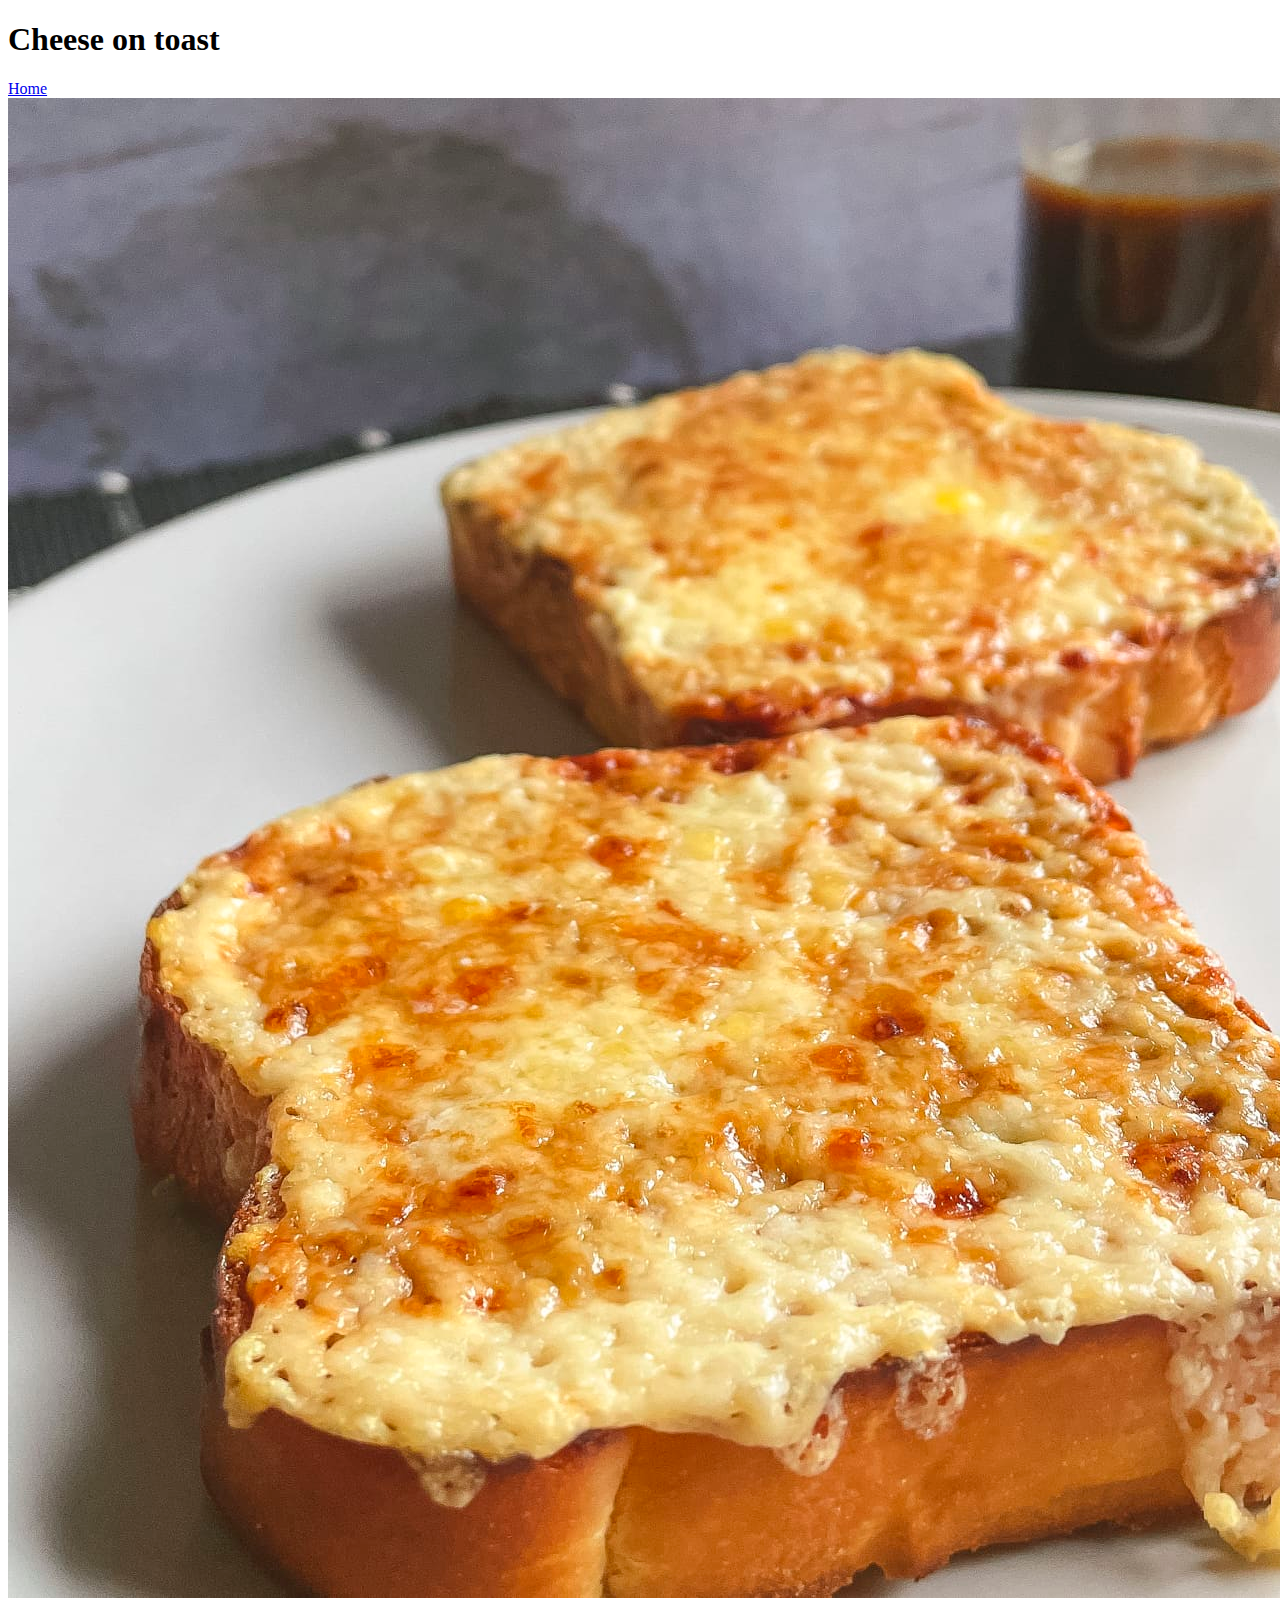
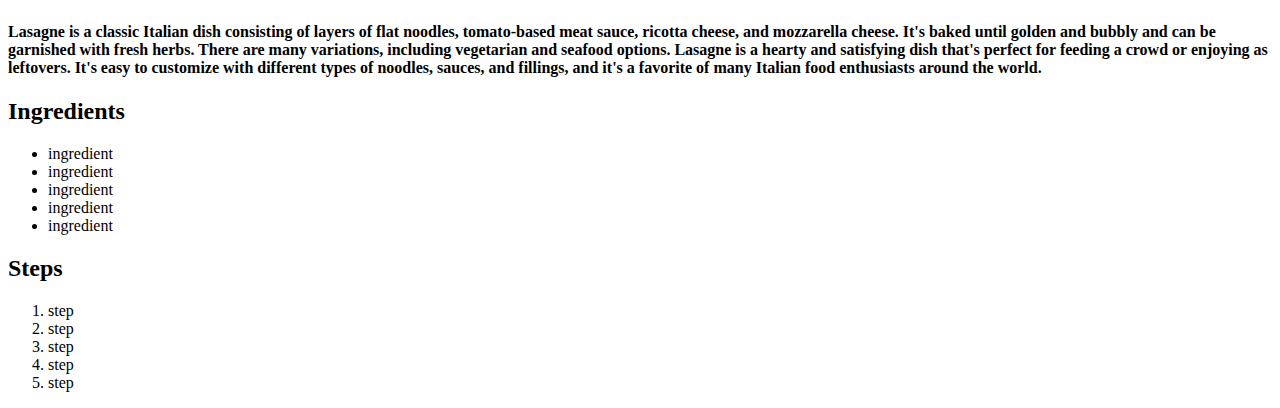
==== recipes/cheesetoast.html @ b932e1cb "whats a commit message?" ====
<!DOCTYPE html>
<html lang="en">
<head>
    <meta charset="UTF-8">
    <meta http-equiv="X-UA-Compatible" content="IE=edge">
    <meta name="viewport" content="width=device-width, initial-scale=1.0">
    <title>Cheese on toast</title>
</head>
<body>
    <h1>Cheese on toast</h1>
    <a href="../index.html">Home</a>
    <img src="cheese.jpg" alt="">
    <h4>Lasagne is a classic Italian dish consisting of layers of flat noodles, tomato-based meat sauce, ricotta cheese, and mozzarella cheese. It's baked until golden and bubbly and can be garnished with fresh herbs. There are many variations, including vegetarian and seafood options. Lasagne is a hearty and satisfying dish that's perfect for feeding a crowd or enjoying as leftovers. It's easy to customize with different types of noodles, sauces, and fillings, and it's a favorite of many Italian food enthusiasts around the world.</h4>

    <h2>Ingredients</h2>
    <ul>
        <li>ingredient </li>
        <li>ingredient </li>
        <li>ingredient </li>
        <li>ingredient </li>
        <li>ingredient </li>
    </ul>

    <h2>Steps</h2>
    <ol>
        <li>step</li>
        <li>step</li>
        <li>step</li>
        <li>step</li>
        <li>step</li>
    </ol>
</body>
</html>
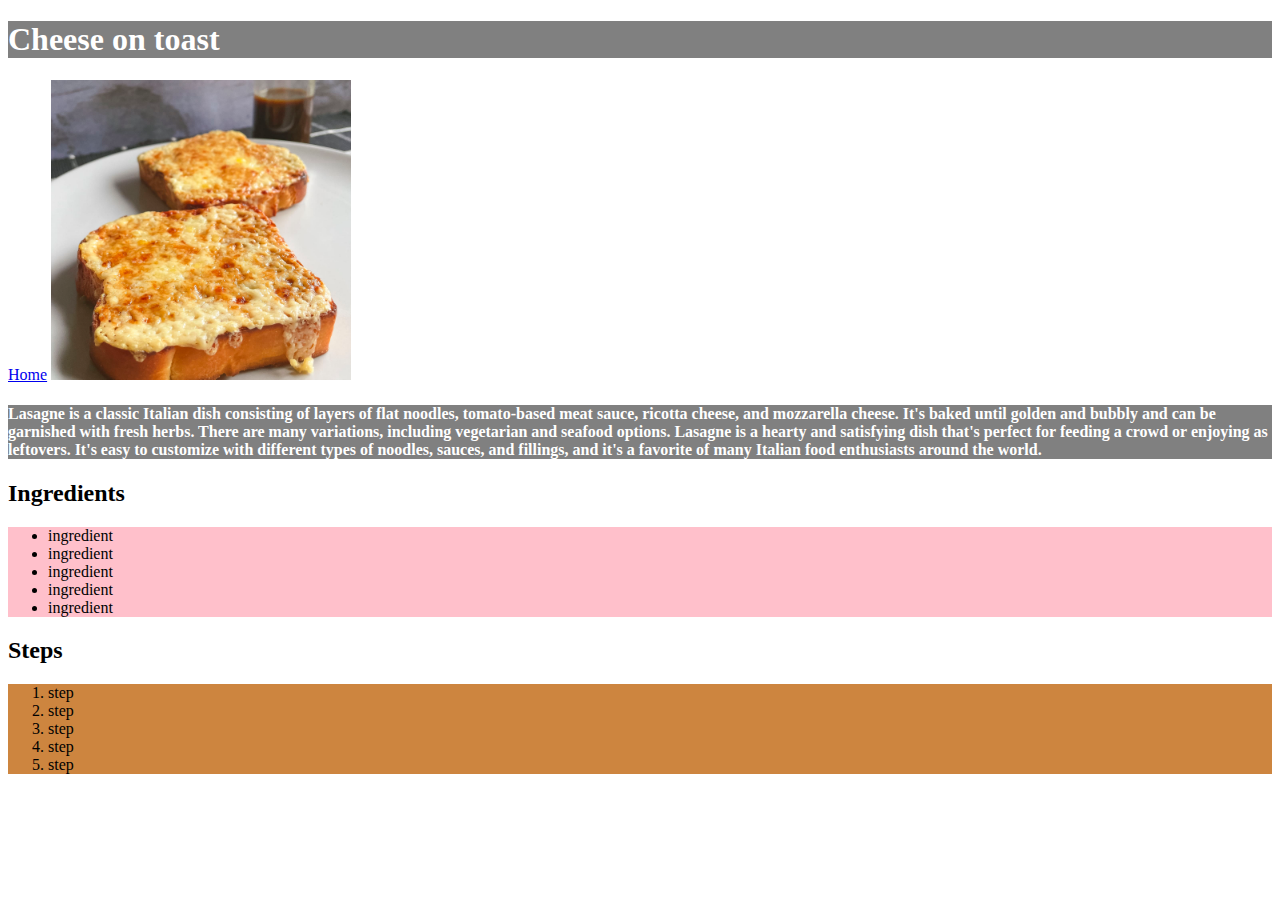
==== commit e6dbd049: "hello world" ====
--- a/recipes/cheesetoast.html
+++ b/recipes/cheesetoast.html
@@ -5,11 +5,12 @@
     <meta http-equiv="X-UA-Compatible" content="IE=edge">
     <meta name="viewport" content="width=device-width, initial-scale=1.0">
     <title>Cheese on toast</title>
+    <link rel="stylesheet" href="../css/recipes.css">
 </head>
 <body>
     <h1>Cheese on toast</h1>
     <a href="../index.html">Home</a>
-    <img src="cheese.jpg" alt="">
+    <img class="bild" src="cheese.jpg" alt="">
     <h4>Lasagne is a classic Italian dish consisting of layers of flat noodles, tomato-based meat sauce, ricotta cheese, and mozzarella cheese. It's baked until golden and bubbly and can be garnished with fresh herbs. There are many variations, including vegetarian and seafood options. Lasagne is a hearty and satisfying dish that's perfect for feeding a crowd or enjoying as leftovers. It's easy to customize with different types of noodles, sauces, and fillings, and it's a favorite of many Italian food enthusiasts around the world.</h4>
 
     <h2>Ingredients</h2>
--- a/css/recipes.css
+++ b/css/recipes.css
@@ -0,0 +1,27 @@
+.bild {
+    width: 300px;
+    height: auto;
+}
+
+h1, h4{
+    background-color: grey;
+    color: white;
+    font-weight: bold;
+}
+
+.green {
+    background-color: green;
+    color: pink;
+}
+
+.red {
+    background-color: red;
+    color: yellow;
+}
+
+ul {
+    background-color: pink;
+}
+ol{
+    background-color: peru;
+}